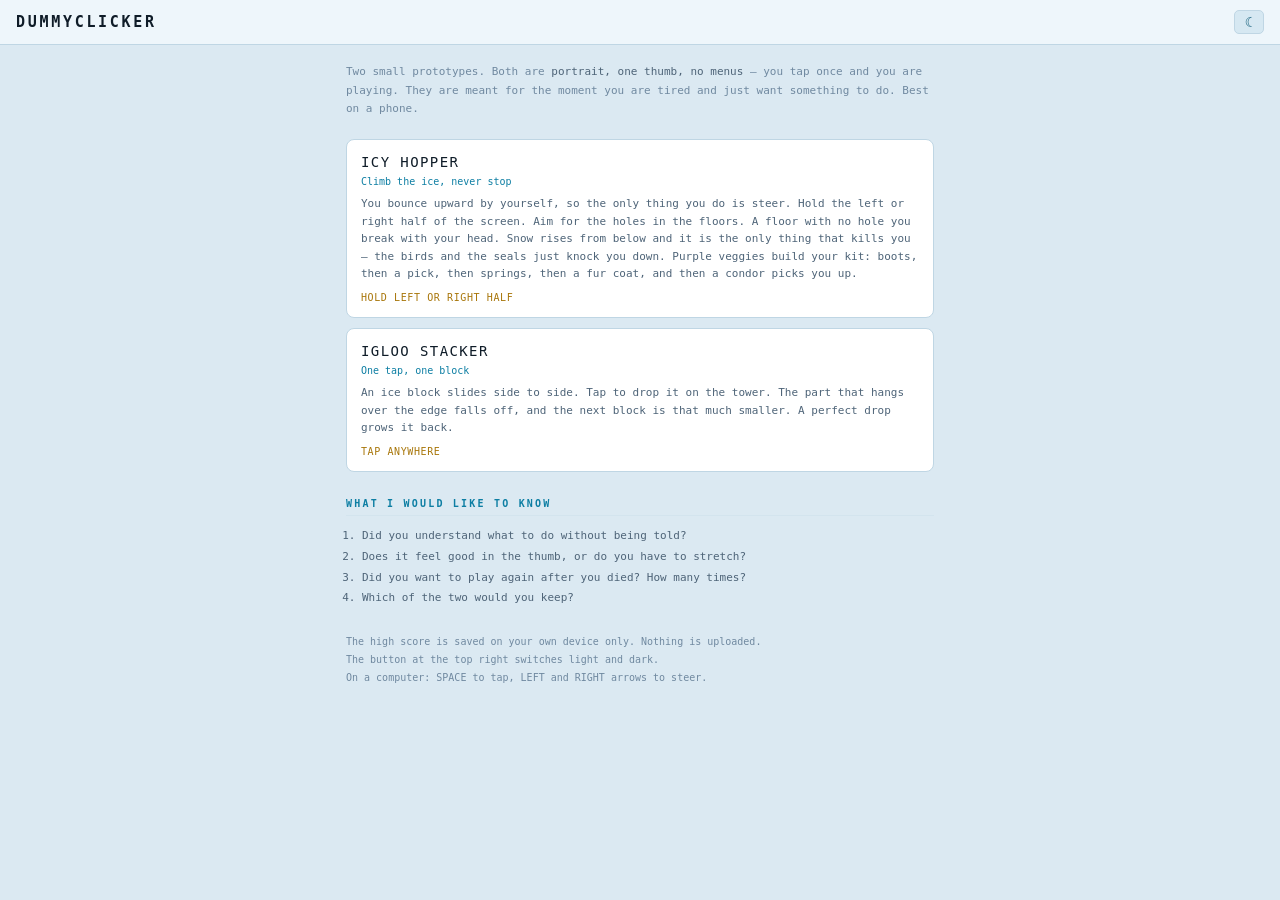
==== dummyclicker/index.html @ 90f8c247 "Add DummyClicker prototypes under /dummyclicker/ Two one-thumb portrait prototypes to share for feed" ====
<!doctype html>
<html lang="en">
<head>
<meta charset="utf-8">
<meta name="viewport" content="width=device-width,initial-scale=1,viewport-fit=cover">
<title>DummyClicker &mdash; two prototypes</title>
<script src="theme.js"></script>
<style>
  * { margin: 0; padding: 0; box-sizing: border-box; }

  :root {
    --page: #dbe9f2; --card: #ffffff; --line: #bfd6e4; --line-soft: #d3e4ee;
    --head: #0f1c28; --body: #4e6478; --muted: #7089a0;
    --accent: #0d7ea3; --gold: #a8760a;
    --bar: #eef6fb; --btn: #d6e8f2; --btn-ink: #0f5c78;
  }
  @media (prefers-color-scheme: dark) {
    :root:not([data-theme="light"]) {
      --page: #07090f; --card: #0c1119; --line: #18212f; --line-soft: #16202e;
      --head: #f2f7fb; --body: #62748c; --muted: #3d4b60;
      --accent: #6fd3e8; --gold: #f2c14e;
      --bar: #0b0f19; --btn: #141c2a; --btn-ink: #8fd6e8;
    }
  }
  :root[data-theme="dark"] {
    --page: #07090f; --card: #0c1119; --line: #18212f; --line-soft: #16202e;
    --head: #f2f7fb; --body: #62748c; --muted: #3d4b60;
    --accent: #6fd3e8; --gold: #f2c14e;
    --bar: #0b0f19; --btn: #141c2a; --btn-ink: #8fd6e8;
  }

  html, body { background: var(--page); min-height: 100%; }
  body {
    font-family: ui-monospace, SFMono-Regular, Menlo, Consolas, monospace;
    color: var(--body);
    -webkit-text-size-adjust: 100%;
    -webkit-tap-highlight-color: transparent;
    padding-bottom: calc(44px + env(safe-area-inset-bottom));
  }

  #bar {
    display: flex; align-items: center; gap: 10px;
    padding: calc(10px + env(safe-area-inset-top)) 16px 10px;
    background: var(--bar); border-bottom: 1px solid var(--line);
    position: sticky; top: 0;
  }
  #bar h1 { color: var(--head); font-size: 15px; letter-spacing: .18em; font-weight: 700; }

  .theme-toggle {
    margin-left: auto; width: 30px; height: 24px;
    display: flex; align-items: center; justify-content: center;
    font: inherit; font-size: 14px; line-height: 1;
    color: var(--btn-ink); background: var(--btn);
    border: 1px solid var(--line); border-radius: 5px; cursor: pointer;
  }
  .theme-toggle:active { border-color: var(--accent); }

  main { max-width: 620px; margin: 0 auto; padding: 18px 16px 0; }
  .sub { font-size: 11px; line-height: 1.7; color: var(--muted); margin-bottom: 20px; }
  .sub b { color: var(--body); font-weight: 400; }

  a.card {
    display: block; text-decoration: none;
    background: var(--card); border: 1px solid var(--line); border-radius: 8px;
    padding: 14px; margin-bottom: 10px;
  }
  a.card:active { border-color: var(--accent); }
  .name { color: var(--head); font-size: 14px; letter-spacing: .1em; }
  .tag { color: var(--accent); font-size: 10px; margin: 6px 0 8px; }
  .desc { color: var(--body); font-size: 11px; line-height: 1.6; }
  .ctl { color: var(--gold); font-size: 10px; margin-top: 9px; letter-spacing: .06em; }

  h2 {
    font-size: 10px; letter-spacing: .22em; color: var(--accent);
    margin: 26px 0 10px; padding-bottom: 6px; border-bottom: 1px solid var(--line-soft);
  }
  ol { margin: 0 0 0 16px; font-size: 11px; line-height: 1.9; color: var(--body); }
  footer { margin-top: 24px; font-size: 10px; color: var(--muted); line-height: 1.8; }
</style>
</head>
<body>
  <header id="bar"><h1>DUMMYCLICKER</h1></header>

  <main>
    <p class="sub">Two small prototypes. Both are <b>portrait, one thumb, no menus</b> &mdash;
    you tap once and you are playing. They are meant for the moment you are tired and just
    want something to do. Best on a phone.</p>

    <a class="card" href="icy-hopper.html?share=1&amp;mech=1">
      <div class="name">ICY HOPPER</div>
      <div class="tag">Climb the ice, never stop</div>
      <div class="desc">You bounce upward by yourself, so the only thing you do is steer.
      Hold the left or right half of the screen. Aim for the holes in the floors. A floor with
      no hole you break with your head. Snow rises from below and it is the only thing that
      kills you &mdash; the birds and the seals just knock you down. Purple veggies build your
      kit: boots, then a pick, then springs, then a fur coat, and then a condor picks you
      up.</div>
      <div class="ctl">HOLD LEFT OR RIGHT HALF</div>
    </a>

    <a class="card" href="igloo-stacker.html">
      <div class="name">IGLOO STACKER</div>
      <div class="tag">One tap, one block</div>
      <div class="desc">An ice block slides side to side. Tap to drop it on the tower. The part
      that hangs over the edge falls off, and the next block is that much smaller. A perfect
      drop grows it back.</div>
      <div class="ctl">TAP ANYWHERE</div>
    </a>

    <h2>WHAT I WOULD LIKE TO KNOW</h2>
    <ol>
      <li>Did you understand what to do without being told?</li>
      <li>Does it feel good in the thumb, or do you have to stretch?</li>
      <li>Did you want to play again after you died? How many times?</li>
      <li>Which of the two would you keep?</li>
    </ol>

    <footer>
      The high score is saved on your own device only. Nothing is uploaded.<br>
      The button at the top right switches light and dark.<br>
      On a computer: SPACE to tap, LEFT and RIGHT arrows to steer.
    </footer>
  </main>
</body>
</html>
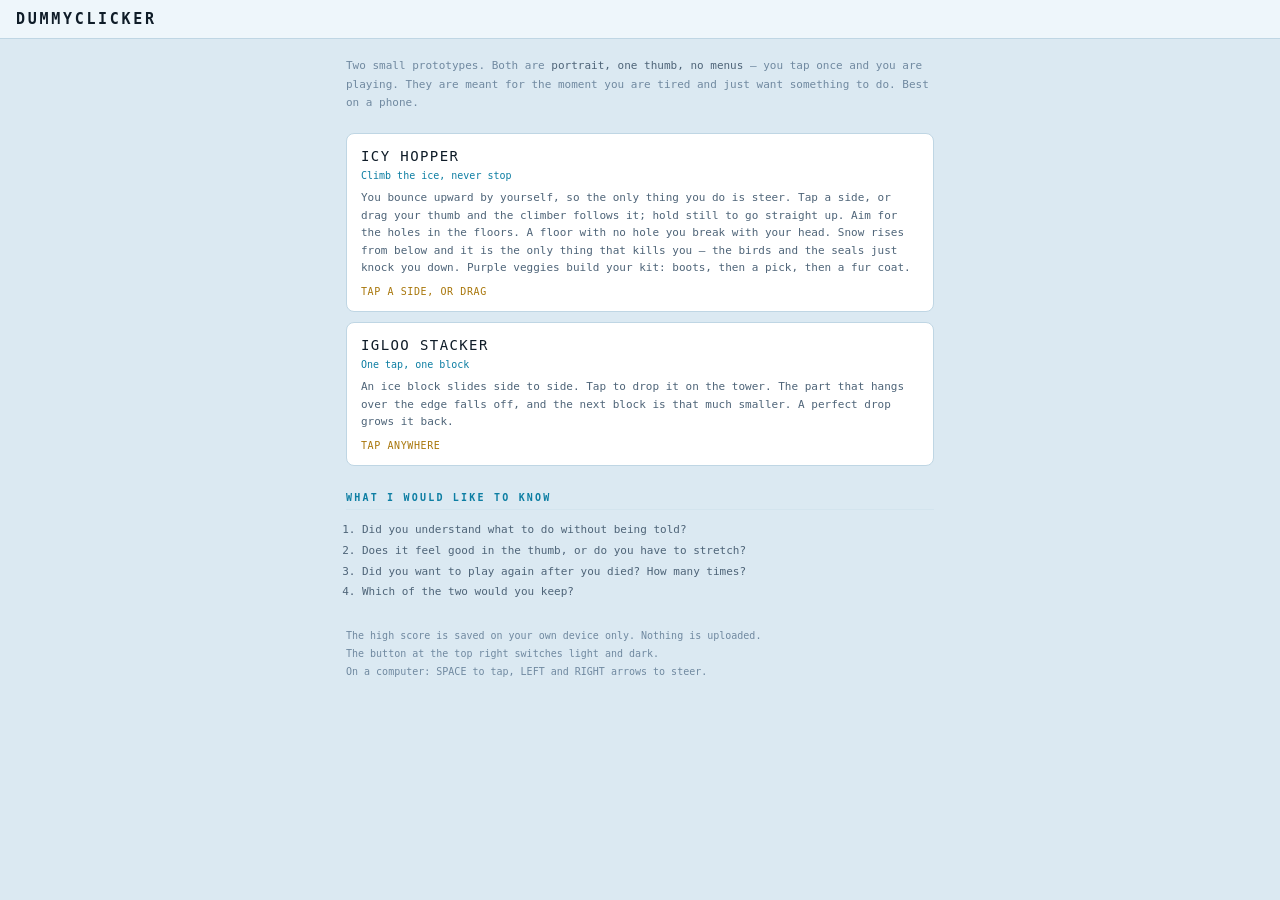
==== commit 521a5b8a: "dummyclicker: eight-column zoom, 2x render, drag control, joystick, zone art Co-Authored-By: Claude " ====
--- a/dummyclicker/index.html
+++ b/dummyclicker/index.html
@@ -90,12 +90,12 @@
       <div class="name">ICY HOPPER</div>
       <div class="tag">Climb the ice, never stop</div>
       <div class="desc">You bounce upward by yourself, so the only thing you do is steer.
-      Hold the left or right half of the screen. Aim for the holes in the floors. A floor with
-      no hole you break with your head. Snow rises from below and it is the only thing that
-      kills you &mdash; the birds and the seals just knock you down. Purple veggies build your
-      kit: boots, then a pick, then springs, then a fur coat, and then a condor picks you
-      up.</div>
-      <div class="ctl">HOLD LEFT OR RIGHT HALF</div>
+      Tap a side, or drag your thumb and the climber follows it; hold still to go straight
+      up. Aim for the holes in the floors. A floor with no hole you break with your head. Snow
+      rises from below and it is the only thing that kills you &mdash; the birds and the seals
+      just knock you down. Purple veggies build your kit: boots, then a pick, then a fur
+      coat.</div>
+      <div class="ctl">TAP A SIDE, OR DRAG</div>
     </a>
 
     <a class="card" href="igloo-stacker.html">
